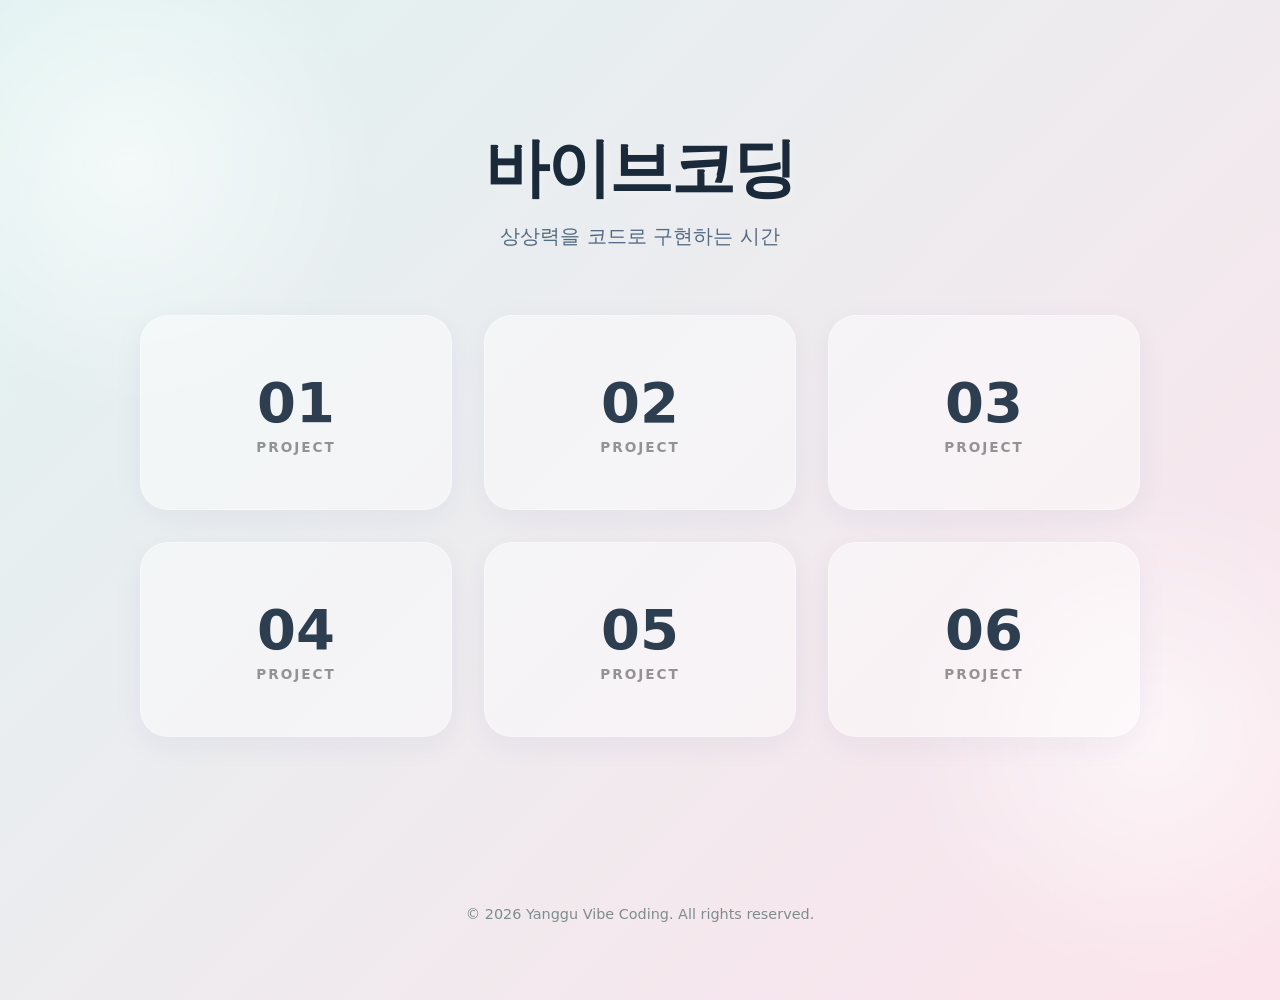
==== student_website/index.html @ 75ec3db7 "good" ====
<!DOCTYPE html>
<html lang="ko">
<head>
    <meta charset="UTF-8">
    <meta name="viewport" content="width=device-width, initial-scale=1.0">
    <title>양구 바이브코딩 - 작품 전시장</title>
    <style>
        :root {
            --bg-color: #f0f4f8;
            --primary-gradient: linear-gradient(135deg, #e0f2f1 0%, #fce4ec 100%);
            --card-bg: rgba(255, 255, 255, 0.45);
            --card-hover-bg: rgba(255, 255, 255, 0.65);
            --text-color: #2c3e50;
            --accent-color: #ec407a;
        }

        * {
            box-sizing: border-box;
            -webkit-tap-highlight-color: transparent;
        }

        body {
            font-family: 'Pretendard', -apple-system, BlinkMacSystemFont, system-ui, Roboto, sans-serif;
            margin: 0;
            padding: 0;
            min-height: 100vh;
            background: var(--primary-gradient);
            color: var(--text-color);
            display: flex;
            flex-direction: column;
            align-items: center;
            overflow-x: hidden;
            position: relative;
        }

        /* 배경 애니메이션 (Blobs) - 모바일 성능을 위해 크기 및 경로 최적화 */
        .background-blob {
            position: fixed;
            width: 40vw; /* 화면 너비에 비례하게 조절 */
            height: 40vw;
            min-width: 300px;
            min-height: 300px;
            background: radial-gradient(circle, rgba(255, 255, 255, 0.6) 0%, rgba(255, 255, 255, 0) 70%);
            border-radius: 50%;
            z-index: 0;
            pointer-events: none;
        }
        .blob1 { 
            top: -10%; 
            left: -10%; 
            animation: move1 25s infinite alternate ease-in-out; 
        }
        .blob2 { 
            bottom: -10%; 
            right: -10%; 
            animation: move2 30s infinite alternate ease-in-out; 
        }

        @keyframes move1 {
            0% { transform: translate(0, 0); }
            100% { transform: translate(20vw, 15vh); }
        }
        @keyframes move2 {
            0% { transform: translate(0, 0); }
            100% { transform: translate(-20vw, -15vh); }
        }

        /* 페이지 로드 애니메이션 */
        @keyframes fadeIn {
            from { opacity: 0; transform: translateY(20px); }
            to { opacity: 1; transform: translateY(0); }
        }

        header, .container, footer {
            animation: fadeIn 1s ease-out forwards;
            z-index: 1;
        }

        header {
            text-align: center;
            margin: 10vh 0 5vh;
            padding: 0 20px;
        }

        h1 {
            font-size: clamp(2.5rem, 8vw, 4rem); /* 반응형 폰트 크기 */
            margin-bottom: 0.5rem;
            color: #1a2a3a;
            font-weight: 900;
            letter-spacing: -0.03em;
            text-shadow: 2px 2px 10px rgba(255, 255, 255, 0.3);
            line-height: 1.1;
        }

        header p {
            font-size: clamp(1rem, 3vw, 1.25rem);
            color: #556b82;
            font-weight: 500;
        }

        .container {
            max-width: 1000px;
            width: 90%;
            display: grid;
            /* 반응형 그리드: 최소 250px, 가능한 한 많이 채움 */
            grid-template-columns: repeat(auto-fit, minmax(260px, 1fr));
            gap: 2rem;
            margin-bottom: 10vh;
        }

        /* 글래스모피즘 카드 */
        .button-card {
            background: var(--card-bg);
            backdrop-filter: blur(12px);
            -webkit-backdrop-filter: blur(12px);
            border: 1px solid rgba(255, 255, 255, 0.3);
            border-radius: 28px;
            aspect-ratio: 16 / 10; /* 일정한 비율 유지 */
            min-height: 160px;
            display: flex;
            flex-direction: column;
            align-items: center;
            justify-content: center;
            cursor: pointer;
            text-decoration: none;
            transition: all 0.4s cubic-bezier(0.175, 0.885, 0.32, 1.275);
            box-shadow: 0 8px 32px 0 rgba(31, 38, 135, 0.05);
        }

        /* 호버 애니메이션 (터치 디바이스 고려) */
        @media (hover: hover) {
            .button-card:hover {
                transform: translateY(-10px) scale(1.03);
                background: var(--card-hover-bg);
                box-shadow: 0 20px 40px rgba(236, 64, 122, 0.15);
                border: 1px solid rgba(255, 255, 255, 0.6);
            }
            .button-card:hover .card-num {
                color: var(--accent-color);
                text-shadow: 0 0 15px rgba(236, 64, 122, 0.3);
            }
        }

        /* 터치 시 피드백 */
        .button-card:active {
            transform: scale(0.98);
            background: rgba(255, 255, 255, 0.7);
        }

        .card-num {
            font-size: clamp(2.5rem, 6vw, 3.5rem);
            font-weight: 800;
            color: var(--text-color);
            margin-bottom: 4px;
            transition: color 0.3s ease;
        }

        .card-label {
            font-size: 0.85rem;
            font-weight: 600;
            color: rgba(0, 0, 0, 0.4);
            text-transform: uppercase;
            letter-spacing: 2px;
        }

        footer {
            margin-top: auto;
            padding: 4rem 2rem;
            color: #7f8c8d;
            font-size: 0.9rem;
            font-weight: 500;
            text-align: center;
        }

        /* 모바일 최적화 미세 조정 */
        @media (max-width: 600px) {
            .container {
                grid-template-columns: 1fr; /* 모바일은 1열로 */
                gap: 1.25rem;
            }
            header {
                margin-top: 7vh;
            }
            .button-card {
                border-radius: 20px;
            }
        }
    </style>
</head>
<body>

    <div class="background-blob blob1"></div>
    <div class="background-blob blob2"></div>

    <header>
        <h1>바이브코딩</h1>
        <p>상상력을 코드로 구현하는 시간</p>
    </header>

    <main class="container">
        <div class="button-card" onclick="goTo(1)">
            <span class="card-num">01</span>
            <span class="card-label">Project</span>
        </div>
        <div class="button-card" onclick="goTo(2)">
            <span class="card-num">02</span>
            <span class="card-label">Project</span>
        </div>
        <div class="button-card" onclick="goTo(3)">
            <span class="card-num">03</span>
            <span class="card-label">Project</span>
        </div>
        <div class="button-card" onclick="goTo(4)">
            <span class="card-num">04</span>
            <span class="card-label">Project</span>
        </div>
        <div class="button-card" onclick="goTo(5)">
            <span class="card-num">05</span>
            <span class="card-label">Project</span>
        </div>
        <div class="button-card" onclick="goTo(6)">
            <span class="card-num">06</span>
            <span class="card-label">Project</span>
        </div>
    </main>

    <footer>
        <p>&copy; 2026 Yanggu Vibe Coding. All rights reserved.</p>
    </footer>

    <script>
        function goTo(num) {
            window.location.href = './' + num + '/index.html';
        }
    </script>

</body>
</html>
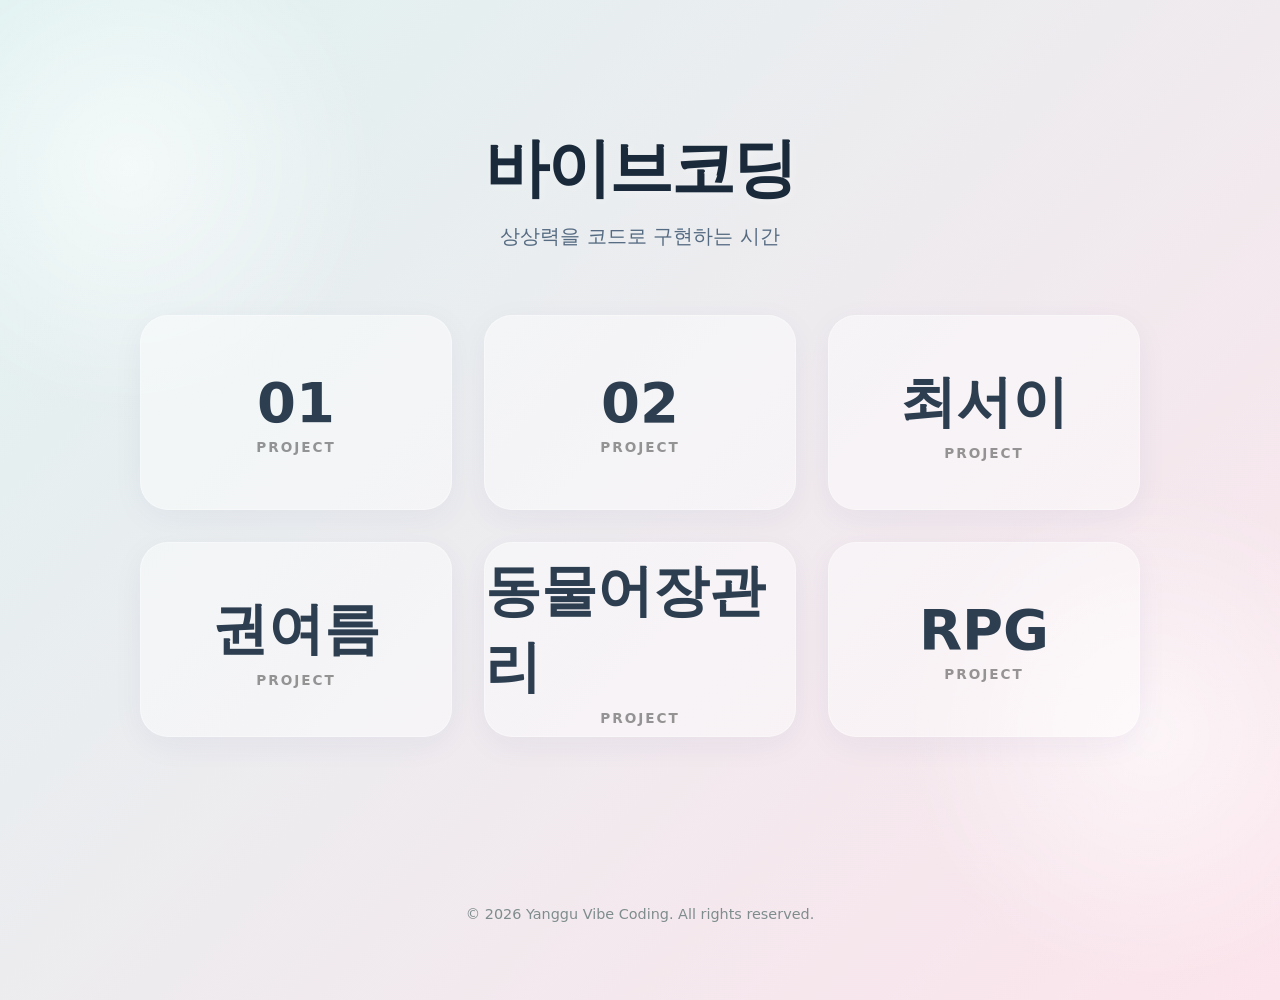
==== commit 140d68b2: "이름 수정" ====
--- a/student_website/index.html
+++ b/student_website/index.html
@@ -207,19 +207,19 @@
             <span class="card-label">Project</span>
         </div>
         <div class="button-card" onclick="goTo(3)">
-            <span class="card-num">03</span>
+            <span class="card-num">최서이</span>
             <span class="card-label">Project</span>
         </div>
         <div class="button-card" onclick="goTo(4)">
-            <span class="card-num">04</span>
+            <span class="card-num">권여름</span>
             <span class="card-label">Project</span>
         </div>
         <div class="button-card" onclick="goTo(5)">
-            <span class="card-num">05</span>
+            <span class="card-num">동물어장관리</span>
             <span class="card-label">Project</span>
         </div>
         <div class="button-card" onclick="goTo(6)">
-            <span class="card-num">06</span>
+            <span class="card-num">RPG</span>
             <span class="card-label">Project</span>
         </div>
     </main>
